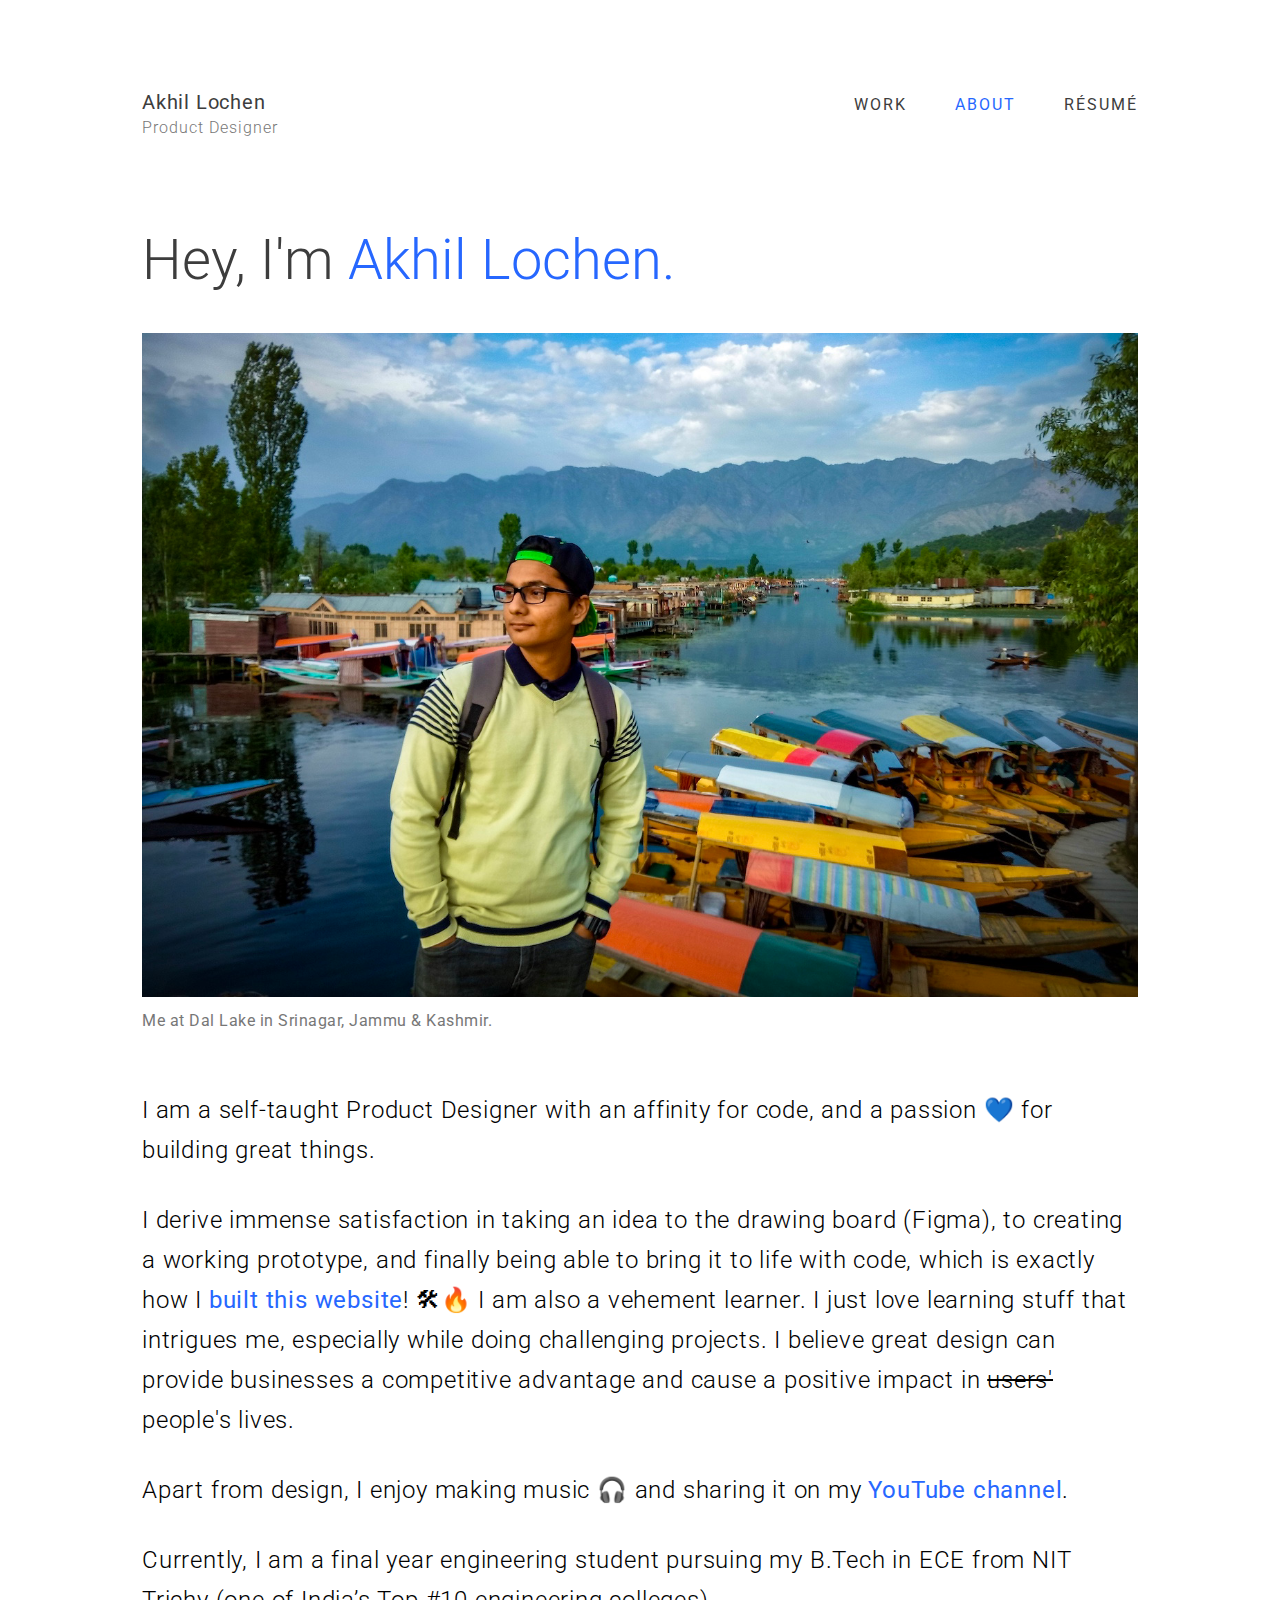
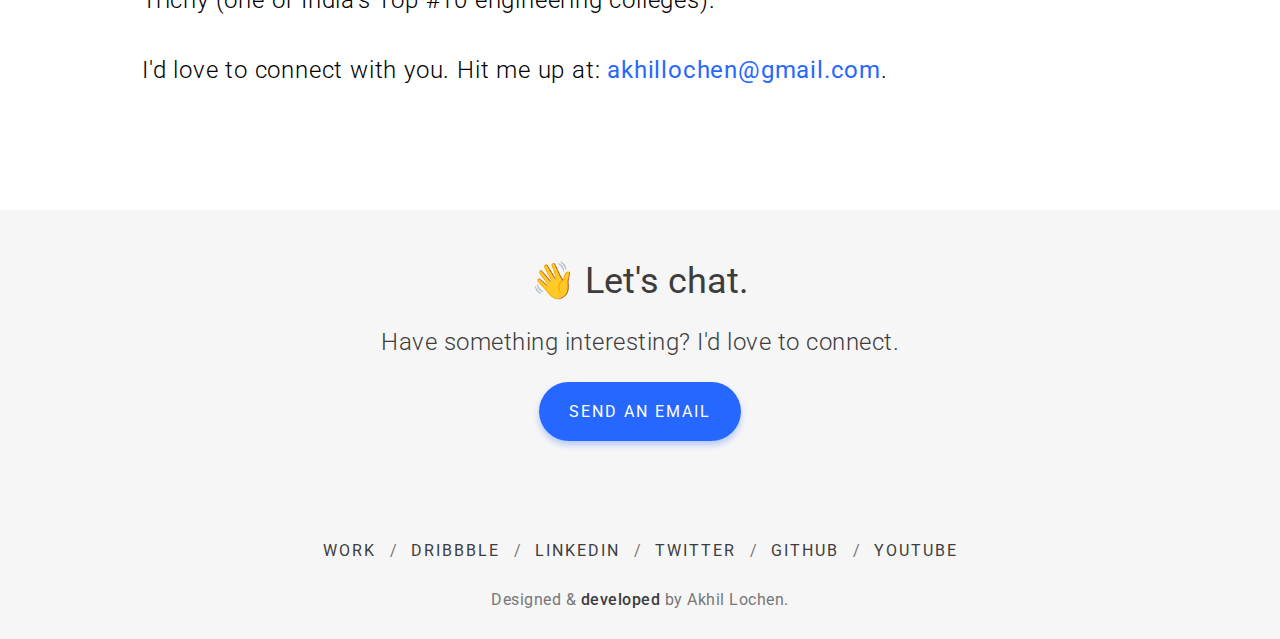
==== about.html @ 66c75b4b "Initial commit" ====
<!DOCTYPE html>
<html lang="en">

<head>
  <script async src="https://www.googletagmanager.com/gtag/js?id=G-N292E61CL1"></script>
  <script>
    window.dataLayer = window.dataLayer || [];
    function gtag() { dataLayer.push(arguments); }
    gtag('js', new Date());
    gtag('config', 'G-N292E61CL1');
  </script>
  <meta charset="UTF-8">
  <meta name="description" content="Akhil Lochen Portfolio" />
  <meta name="title" property="og:title" content="Akhil Lochen" />
  <meta property="og:type" content="Portfolio" />
  <meta name="image" property="og:image" content="./images/og-img-akhil-lochen-portfolio.jpg" />
  <meta name="description" property="og:description" content="Akhil Lochen Portfolio" />
  <meta name="author" content="Akhil Lochen" />
  <meta name="viewport" content="width=device-width, initial-scale=1.0">
  <title>About - Akhil Lochen</title>
  <link rel="icon" type="image/png" href="./images/icon-akhil-logo.png">
  <link rel="stylesheet" href="styles.css">
</head>

<body>
  <nav>
    <div>
      <a href="index.html" class="brand">Akhil Lochen</a>
      <p class="brand-desc">Product Designer</p>
    </div>
    <img src="./images/menu.svg" alt="" class="ham">
    <div>
      <ul class="all-caps-16-px" id="navs">
        <li>
          <a href="./index.html" id="work-link" class="fancy-a">WORK</a>
        </li>
        <li>
          <a href="./about.html" class="fancy-a highlighted">ABOUT</a>
        </li>
        <li>
          <a href="https://drive.google.com/open?id=1reUtJAq7iz3k2XH_NZJFB_BNRAV89VYY" target="_blank"
            rel="noopener noreferrer" class="fancy-a">RÉSUMÉ</a>
        </li>
      </ul>
    </div>
  </nav>
  <!-- <div id="intern-cta">
    <div class="cta-caption user-select-none">
      Available for new projects
    </div>
    <a href="mailto:akhillochen@gmail.com" target="_blank" rel="noopener noreferrer"
      class="intern-cta-button all-caps-16-px user-select-none">💌 HIRE ME</a>
  </div> -->
  <div class="about-me-content">
    <h1 class="about-me-name">Hey, I'm <mark class="name">Akhil&nbsp;Lochen.</mark></h1>
    <figure>
      <img src="./images/img-akhil-lochen-2.jpeg" alt="Trulli" style="width:100%">
      <figcaption>Me at Dal Lake in Srinagar, Jammu & Kashmir.</figcaption>
    </figure>
    <p class="p1">I am a self-taught Product Designer with an affinity for code, and a passion 💙 for building great
      things.</p>
    <p class="p2">I derive immense satisfaction in taking an idea to the drawing board (Figma), to creating a working prototype,
      and finally being able to bring it to life with code, which is exactly how I <a
      href="https://github.com/akhillochen/product-design-portfolio" target="_blank" rel="noopener noreferrer"
      class="fancy-a">built this website</a>! 🛠🔥 I am also a
      vehement learner. I just love learning stuff that intrigues me, especially while doing challenging projects. I believe great design can provide businesses a competitive advantage and cause a positive impact in <mark class="users">users'</mark> people's lives.</p>
    <p class="p3">Apart from design, I enjoy making music 🎧 and sharing it on my <a
        href="https://www.youtube.com/channel/UCSUV_YG21xg3sweRfzR6cZQ" target="_blank" rel="noopener noreferrer"
        class="fancy-a">YouTube channel</a>.</p>
    <p class="p4">Currently, I am a final year engineering student pursuing my B.Tech in ECE from NIT Trichy (one of India’s Top #10 engineering colleges).</p>
    <p class="p4">I'd love to connect with you. Hit me up at: <a href="mailto:akhillochen@gmail.com" target="_blank" rel="noopener noreferrer"
      class="fancy-a">akhillochen@gmail.com</a>.</p>
  </div>
  <footer>
    <h3 class="lets-chat">👋 Let's chat.</h3>
    <p class="case-study-description">Have something interesting? I'd love to connect.</p>
    <a href="mailto:akhillochen@gmail.com" target="_blank" rel="noopener noreferrer"
      class="case-study-read-button all-caps-16-px big-size user-select-none">SEND AN EMAIL</a>
    <div class="footer-social-links">
      <a href="./index.html" class="all-caps-16-px fancy-a">WORK</a>
      <span class="social-links-divider">/</span>
      <a href="https://dribbble.com/akhillochen" class="all-caps-16-px fancy-a">DRIBBBLE</a>
      <span class="social-links-divider">/</span>
      <a href="https://www.linkedin.com/in/akhillochen/" target="_blank" rel="noopener noreferrer"
        class="all-caps-16-px fancy-a">LINKEDIN</a>
      <span class="social-links-divider">/</span>
      <a href="https://twitter.com/akhillochen" target="_blank" rel="noopener noreferrer"
        class="all-caps-16-px fancy-a">TWITTER</a>
      <span class="social-links-divider">/</span>
      <a href="https://github.com/akhillochen" target="_blank" rel="noopener noreferrer"
        class="all-caps-16-px fancy-a">GITHUB</a>
      <span class="social-links-divider">/</span>
      <a href="https://www.youtube.com/channel/UCSUV_YG21xg3sweRfzR6cZQ" target="_blank" rel="noopener noreferrer"
        class="all-caps-16-px fancy-a">YOUTUBE</a>
    </div>
    <p class="footer-copyright user-select-none">Designed & <a
        href="https://github.com/akhillochen/product-design-portfolio" target="_blank" rel="noopener noreferrer"
        class="fancy-a" style="font-weight: 500;">developed</a> by Akhil Lochen.</p>
  </footer>
  <script src="about.js"></script>
  <script src="app.js"></script>
</body>

</html>
---- styles.css ----
@import url('https://fonts.googleapis.com/css2?family=Roboto:wght@300;400;500;700&display=swap');
* {
  margin: 0;
  padding: 0;
  box-sizing: border-box;
  font-family: 'Roboto', -apple-system, BlinkMacSystemFont, 'Segoe UI', Roboto, Oxygen, Ubuntu, Cantarell, 'Open Sans', 'Helvetica Neue', sans-serif;
}

::selection {
  color: whitesmoke;
  background: #2667FF;
}

.all-caps-16-px {
  font-size: 16px;
  font-weight: 400;
  letter-spacing: 2px;
}

.user-select-none {
  -webkit-touch-callout: none;
  -webkit-user-select: none;
  -khtml-user-select: none;
  -moz-user-select: none;
  -ms-user-select: none;
  user-select: none;
}

body {
  align-content: center;
}

.body::after {
  z-index: 3;
  content: "";
  position: absolute;
  background-color: #2667ff;
  top: 0;
  left: 0;
  width: 100vw;
  height: 101vh;
  transform-origin: right;
  transform: scaleX(0);
  animation: slide-animation 2s cubic-bezier(1, .01, .22, 1.04) both;
  animation-delay: 0.4s;
}

@keyframes slide-animation {
  0% {
    transform-origin: left;
    transform: scaleX(0);
  }
  30% {
    transform-origin: left;
    transform: scaleX(1);
  }
  99% {
    transform: translateX(100%);
  }
  100% {
    visibility: none;
  }
}

nav {
  max-width: 1156px;
  margin: 10vh 142px 10vh 142px;
  display: flex;
  flex-direction: row;
  justify-content: space-between;
}

a {
  text-decoration: none;
}

.fancy-a {
  color: #3d3d3d;
  position: relative;
}

.fancy-a::after {
  content: "";
  position: absolute;
  left: 0;
  bottom: -20%;
  width: 100%;
  height: 2px;
  background-color: #2667ff;
  transform: scaleX(0);
  transform-origin: right;
  transition: transform 0.6s cubic-bezier(0.22, 0.61, 0.36, 1);
}

.fancy-a:hover::after {
  transform: scaleX(1);
  transform-origin: left;
}

.brand {
  width: fit-content;
  color: #3d3d3d;
  font-size: 20px;
  font-weight: 400;
  letter-spacing: 0.8px;
  clip-path: inset(0 0 0 0);
}

.brand:hover, .brand-about:hover {
  transition: 0.3s;
  color: #2667FF;
}

.brand-desc {
  padding-top: 4px;
  color: #777777;
  letter-spacing: 1px;
  font-weight: 300;
}

.ham {
  display: none;
  cursor: pointer;
  position: absolute;
  top: 8vh;
  right: 16px;
  margin: 10px;
  width: 24px;
  height: 24px;
}

#navs {
  margin-top: 5px;
  display: flex;
  flex-direction: row;
  list-style: none;
}

.highlighted {
  color: #2667FF;
}

#navs li:not(:last-child) {
  margin-right: 48px;
}

.hero {
  margin: 0 142px 120px 142px;
}

@keyframes fadein {
  from {
    opacity: 0;
  }
  to {
    opacity: 1;
  }
  0% {
    transform: translateY(60px);
  }
  100% {
    transform: translateY(0);
  }
}

.hero-text {
  max-width: 1156px;
  margin-bottom: 8vh;
  font-size: 72px;
  font-weight: 300;
  letter-spacing: -0.5px;
  line-height: 120px;
  color: #3d3d3d;
  animation: fadein 1s;
}

.digital-experiences {
  color: #2667ff;
  background-color: #ffffff;
}

.scroll-down-arrow {
  text-align: center;
  pointer-events: none;
  opacity: 0.4;
}

#intern-cta {
  padding-left: 24px;
  float: left;
  display: flex;
  position: fixed;
  z-index: 2;
  left: 142px;
  bottom: 30px;
  flex-direction: row;
  align-items: center;
  background-color: white;
  box-shadow: 0px 2px 20px #00000030;
  border-radius: 50px;
}

.cta-caption {
  margin-right: 15px;
  font-weight: 400;
  color: #3d3d3d;
  letter-spacing: 0.5px;
}

.cta-caption::before {
  content: '';
  display: inline-block;
  margin-right: 8px;
  width: 11px;
  height: 11px;
  opacity: 0;
  border-radius: 7.5px;
  background-color: #2667FF;
  animation: emphasize 1.6s ease-out infinite;
}

@keyframes emphasize {
  0%, 100% {
    opacity: 0.2;
  }
  50% {
    opacity: 1;
  }
}

.intern-cta-button {
  display: flex;
  flex-direction: row;
  align-items: center;
  padding: 20px;
  color: white;
  background-color: #2667FF;
  border-radius: 0px 50px 50px 0px;
}

.intern-cta-button:hover {
  transition: 100ms ease-in-out;
  background-color: #4c7ef1;
  box-shadow: 0px 8px 20px #2667FF45;
}

.intern-cta-button:active {
  transition: 50ms ease-in-out;
  background-color: #1f5ae2;
  box-shadow: 0px 1px 2px #2667FF60;
}

.selected-work {
  text-align: center;
  color: #2667ff;
}

.case-study {
  z-index: 0;
  max-width: 1440px;
  margin-bottom: 40px;
  padding-top: 100px;
  display: flex;
  flex-direction: row;
  justify-content: space-between;
  transition: 0.8s all ease-in-out;
}

.second {
  z-index: 0;
  background-color: white;
}

.third {
  z-index: 0;
  padding-bottom: 20px;
}

.disappear {
  opacity: 0;
  transform: translateY(20px);
}

.appear {
  opacity: 1;
  transform: translateY(0);
}

.case-study-text {
  z-index: 0;
  margin: 100px 0 0 142px;
  max-width: 50%;
}

.case-study-company-year {
  z-index: 0;
  margin-bottom: 24px;
  color: #777777;
}

.case-study-title {
  z-index: 0;
  margin-bottom: 30px;
  font-size: 48px;
  font-weight: 400;
  color: #3d3d3d;
}

.case-study-description {
  z-index: 0;
  margin-bottom: 40px;
  font-size: 24px;
  font-weight: 300;
  line-height: 40px;
  letter-spacing: 0.5px;
  color: #3d3d3d;
}

.case-study-read-button {
  z-index: 0;
  padding: 12px 20px 12px 20px;
  background-color: #2667FF;
  color: white;
  border-radius: 24px;
  box-shadow: 0px 4px 6px #2667FF50;
}

.case-study-read-button:hover {
  transition: 100ms ease-in-out;
  background-color: #4c7ef1;
  box-shadow: 0px 8px 20px #2667FF45;
}

.case-study-read-button:active {
  transition: 50ms ease-in-out;
  background-color: #1f5ae2;
  box-shadow: 0px 1px 2px #2667FF60;
}

.case-study-image {
  object-fit: contain;
  pointer-events: none;
}

.more-margin {
  margin-top: 150px;
}

footer {
  z-index: 3;
  margin-top: 120px;
  padding: 30px 0;
  text-align: center;
  background-color: #f6f6f6;
}

.lets-chat {
  padding: 20px 0;
  font-size: 36px;
  font-weight: 400;
  color: #3d3d3d;
}

.big-size {
  padding: 20px 30px 20px 30px;
  border-radius: 30px;
}

.footer-social-links {
  margin-top: 120px;
}

.social-links-divider {
  margin: 0 10px;
  color: #777777;
}

.footer-copyright {
  margin-top: 30px;
  font-size: 16px;
  letter-spacing: 0.5px;
  color: #777777;
}

.about-me-content {
  max-width: 1152px;
  margin: 0 142px;
  position: relative;
  align-items: flex-start;
  animation: fadein 1s;
}

.about-me-name {
  margin-bottom: 40px;
  font-size: 56px;
  font-weight: 300;
  color: #3d3d3d;
  position: relative;
}

.name {
  color: #2667FF;
  background-color: white;
}

.about-me-content p {
  margin-bottom: 30px;
  font-size: 24px;
  font-weight: 300;
  letter-spacing: 0.8px;
  line-height: 40px;
}

.p1 {
  animation: fadein 1s;
}

.p2 {
  animation: fadein 1.6s;
}

.p3 {
  animation: fadein 1.8s;
}

.p4 {
  animation: fadein 2s;
}

.about-me-content a {
  color: #2667FF;
  font-weight: 400;
}

.users {
  text-decoration: line-through;
  background-color: white;
}

figure {
  animation: fadein 1s;
  margin: 40px 0 60px 0;
  clip-path: inset(0 0 0 0);
}

figure img {
  width: 40%px;
}

figure::after {
  content: "";
  position: absolute;
  background-color: #2667ff;
  top: 0;
  left: 0;
  width: 100vw;
  height: 100vh;
  transform-origin: right;
  transform: scaleX(0);
  animation: slide-animation 2s cubic-bezier(1, .01, .22, 1.04) both;
  animation-delay: 0.4s;
}

figcaption {
  margin-top: 10px;
  font-size: 16px;
  letter-spacing: 0.5px;
  color: #777777;
}

@media (min-width: 1500px) {
  .hero-text, nav, .case-study, .about-me-content {
    margin-right: auto;
    margin-left: auto;
  }
  .hero-text {
    font-size: 96px;
    line-height: 150px;
  }
  .about-me-name {
    font-size: 80px;
  }
  .brand {
    font-size: 32px;
  }
  .all-caps-16-px {
    font-size: 20px;
    letter-spacing: 3px;
  }
  .case-study {
    margin-bottom: 80px;
  }
  .case-study-title {
    font-size: 64px;
    line-height: 80px;
  }
  .case-study-description {
    margin-bottom: 56px;
    font-size: 30px;
    font-weight: 300;
    line-height: 48px;
    letter-spacing: 1px;
  }
  .about-me-content p {
    font-size: 30px;
    line-height: 50px;
  }
  .lets-chat {
    font-size: 48px;
  }
  .footer-copyright {
    font-size: 20px;
  }
}

@media (max-width: 1318px) {
  .hero-text {
    font-size: 64px;
  }
  .second {
    background-color: transparent;
  }
}

@media (max-width: 1201px) {
  .hero {
    margin: 0 60px 120px 60px;
  }
  #intern-cta {
    left: 60px;
  }
  nav {
    margin: 10vh 60px 8vh 60px;
  }
  .about-me-content {
    margin: 0 60px;
  }
  .selected-work {
    margin-bottom: 40px;
  }
  .case-study {
    padding-top: 0px;
  }
  .case-study-text {
    margin-left: 60px;
    width: 100%;
  }
  .case-study-image {
    width: 50%;
  }
}

@media (max-width: 736px) {
  .hero {
    margin: 0 16px 100px 16px;
  }
  #intern-cta {
    bottom: 10px;
    left: 8px;
  }
  .cta-caption::before {
    margin-right: 4px;
  }
  .intern-cta-button {
    padding: 20px 20px 20px 10px;
  }
  nav {
    margin: 10vh 16px 10vh 16px;
  }
  .about-me-content {
    margin-right: 16px;
    margin-left: 16px;
  }
  .brand {
    font-size: 20px;
  }
  .hero-text, .about-me-name {
    font-size: 36px;
    line-height: 60px;
  }
  .about-me-name {
    margin-bottom: 20px;
  }
  .selected-work {
    margin-bottom: 0px;
  }
  .case-study {
    margin-bottom: 0px;
    padding-top: 20px;
    flex-direction: column;
  }
  .case-study-image {
    display: none;
  }
  .case-study-text {
    margin-right: 16px;
    order: 2;
    margin-left: 16px;
    max-width: 90%;
  }
  .more-margin {
    margin-top: 0;
  }
  .case-study-title {
    font-size: 36px;
  }
  .case-study-description {
    font-size: 20px;
    line-height: 30px;
  }
  .about-me-content p {
    font-size: 20px;
    line-height: 40px;
  }
  .second {
    padding-top: 120px;
  }
  .all-caps-16-px {
    font-size: 14px;
  }
  figure {
    margin: 20px 0;
  }
  #navs {
    display: flex;
  }
}

@media (max-width: 560px) {
  .selected-work {
    margin-bottom: -20px;
  }
  .lets-chat-desc, .footer-social-links {
    margin-right: 16px;
    margin-left: 16px;
  }
  .footer-social-links {
    line-height: 40px;
  }
  .all-caps-16-px {
    font-size: 14px;
  }
  .ham {
    display: block;
  }
  #navs {
    flex-direction: column;
    display: none;
  }
  #navs li {
    margin-top: 20px;
  }
  nav {
    display: flex;
    flex-direction: column;
    justify-content: space-between;
  }
}

@media (max-width: 375px) {
  #intern-cta {
    font-size: 13px;
    padding-left: 11px;
  }
  .cta-caption {
    margin-right: 6px;
  }
  .intern-cta-button {
    padding: 20px 10px;
  }
}
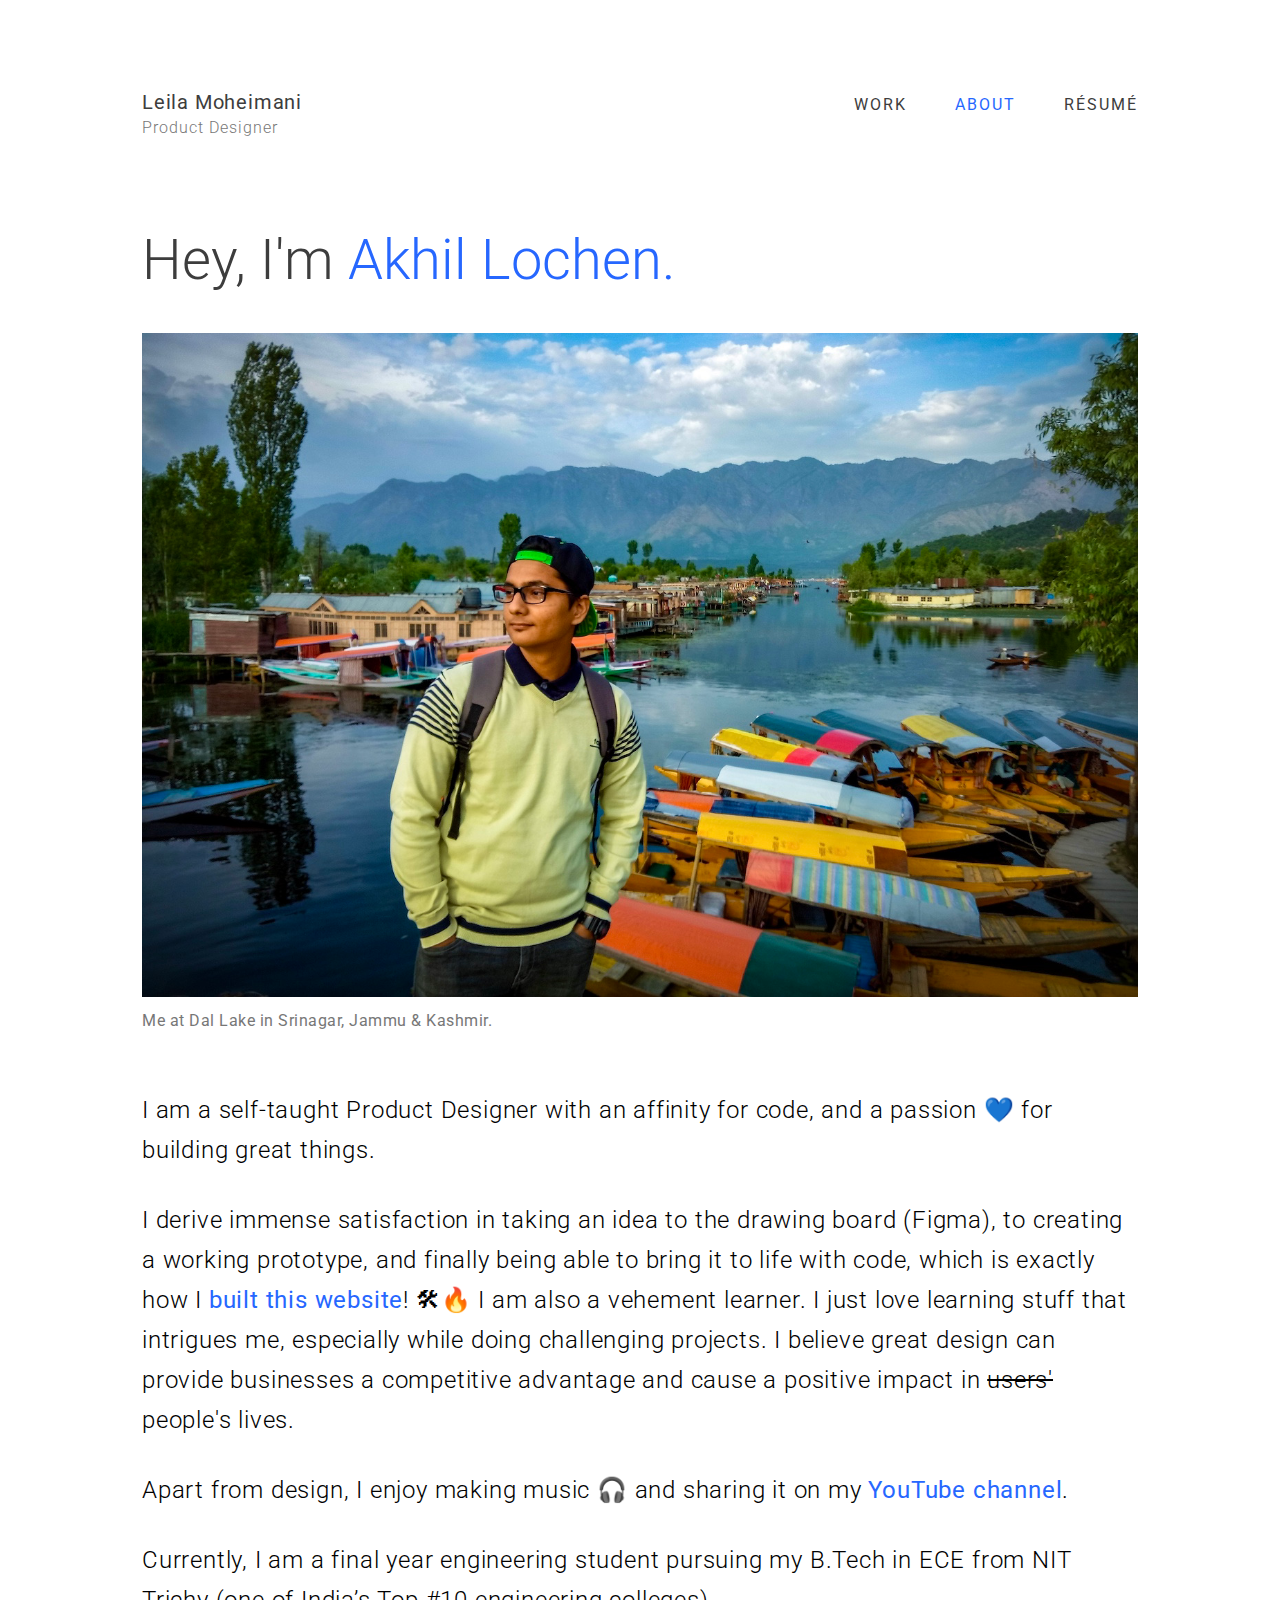
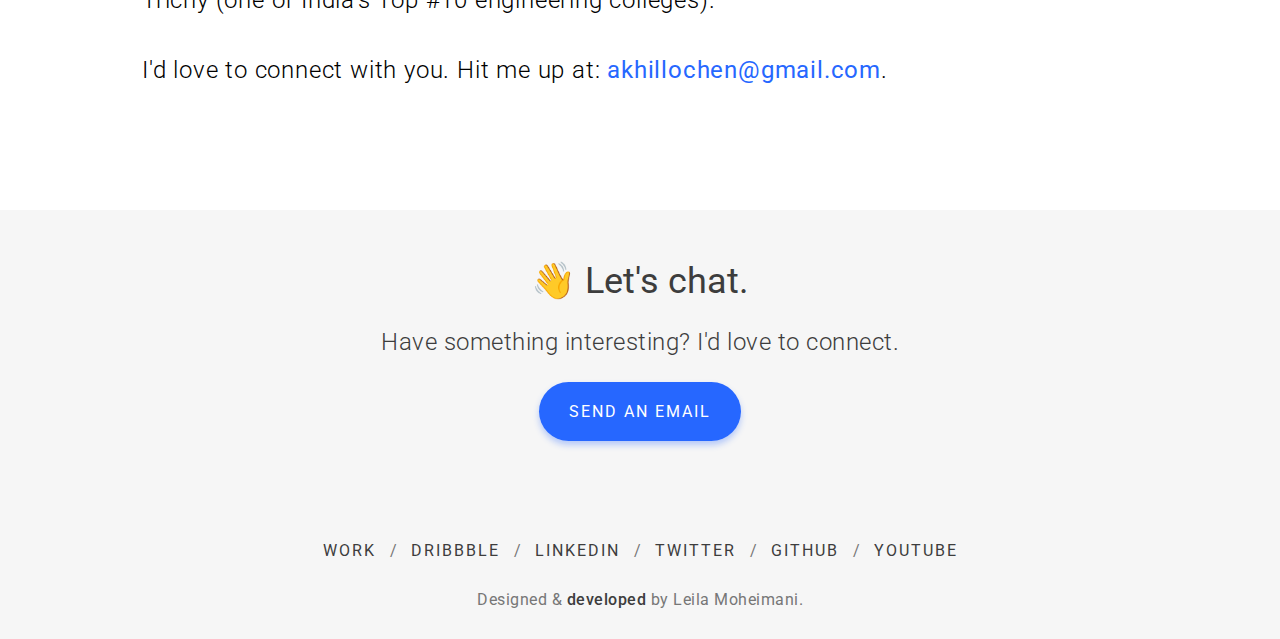
==== commit 199e85b4: "feat: Change name" ====
--- a/about.html
+++ b/about.html
@@ -10,14 +10,14 @@
     gtag('config', 'G-N292E61CL1');
   </script>
   <meta charset="UTF-8">
-  <meta name="description" content="Akhil Lochen Portfolio" />
-  <meta name="title" property="og:title" content="Akhil Lochen" />
+  <meta name="description" content="Leila Moheimani Portfolio" />
+  <meta name="title" property="og:title" content="Leila Moheimani" />
   <meta property="og:type" content="Portfolio" />
   <meta name="image" property="og:image" content="./images/og-img-akhil-lochen-portfolio.jpg" />
-  <meta name="description" property="og:description" content="Akhil Lochen Portfolio" />
-  <meta name="author" content="Akhil Lochen" />
+  <meta name="description" property="og:description" content="Leila Moheimani Portfolio" />
+  <meta name="author" content="Leila Moheimani" />
   <meta name="viewport" content="width=device-width, initial-scale=1.0">
-  <title>About - Akhil Lochen</title>
+  <title>About - Leila Moheimani</title>
   <link rel="icon" type="image/png" href="./images/icon-akhil-logo.png">
   <link rel="stylesheet" href="styles.css">
 </head>
@@ -25,7 +25,7 @@
 <body>
   <nav>
     <div>
-      <a href="index.html" class="brand">Akhil Lochen</a>
+      <a href="index.html" class="brand">Leila Moheimani</a>
       <p class="brand-desc">Product Designer</p>
     </div>
     <img src="./images/menu.svg" alt="" class="ham">
@@ -95,7 +95,7 @@
     </div>
     <p class="footer-copyright user-select-none">Designed & <a
         href="https://github.com/akhillochen/product-design-portfolio" target="_blank" rel="noopener noreferrer"
-        class="fancy-a" style="font-weight: 500;">developed</a> by Akhil Lochen.</p>
+        class="fancy-a" style="font-weight: 500;">developed</a> by Leila Moheimani.</p>
   </footer>
   <script src="about.js"></script>
   <script src="app.js"></script>
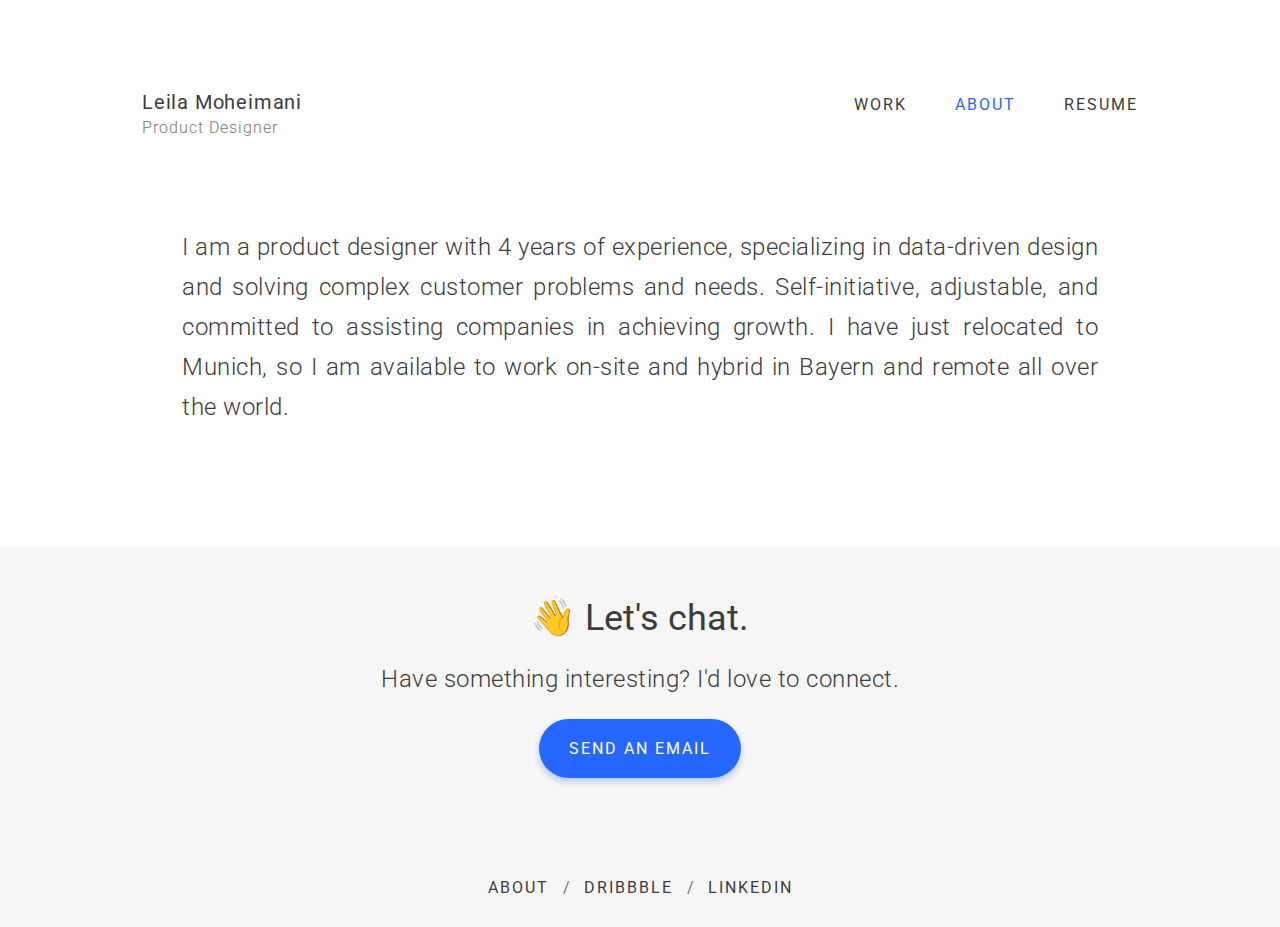
==== commit 940f597a: "feat: add about and case studies" ====
--- a/about.html
+++ b/about.html
@@ -1,104 +1,153 @@
 <!DOCTYPE html>
 <html lang="en">
-
-<head>
-  <script async src="https://www.googletagmanager.com/gtag/js?id=G-N292E61CL1"></script>
-  <script>
+  <head>
+    <!-- <script async src="https://www.googletagmanager.com/gtag/js?id=G-N292E61CL1"></script> -->
+    <!-- <script>
     window.dataLayer = window.dataLayer || [];
     function gtag() { dataLayer.push(arguments); }
     gtag('js', new Date());
     gtag('config', 'G-N292E61CL1');
-  </script>
-  <meta charset="UTF-8">
-  <meta name="description" content="Leila Moheimani Portfolio" />
-  <meta name="title" property="og:title" content="Leila Moheimani" />
-  <meta property="og:type" content="Portfolio" />
-  <meta name="image" property="og:image" content="./images/og-img-akhil-lochen-portfolio.jpg" />
-  <meta name="description" property="og:description" content="Leila Moheimani Portfolio" />
-  <meta name="author" content="Leila Moheimani" />
-  <meta name="viewport" content="width=device-width, initial-scale=1.0">
-  <title>About - Leila Moheimani</title>
-  <link rel="icon" type="image/png" href="./images/icon-akhil-logo.png">
-  <link rel="stylesheet" href="styles.css">
-</head>
+  </script> -->
+    <meta charset="UTF-8" />
+    <meta name="description" content="Leila Moheimani Portfolio" />
+    <meta name="title" property="og:title" content="Leila Moheimani" />
+    <meta property="og:type" content="Portfolio" />
+    <meta
+      name="image"
+      property="og:image"
+      content="./images/og-img-akhil-lochen-portfolio.jpg"
+    />
+    <meta
+      name="description"
+      property="og:description"
+      content="Leila Moheimani Portfolio"
+    />
+    <meta name="author" content="Leila Moheimani" />
+    <meta name="viewport" content="width=device-width, initial-scale=1.0" />
+    <title>Leila Moheimani — Product Designer</title>
+    <link rel="icon" type="image/png" href="./images/icon-akhil-logo.jpg" />
+    <link rel="stylesheet" href="styles.css" />
+  </head>
 
-<body>
-  <nav>
-    <div>
-      <a href="index.html" class="brand">Leila Moheimani</a>
-      <p class="brand-desc">Product Designer</p>
+  <body class="body">
+    <nav>
+      <div>
+        <a href="index.html" class="brand">Leila Moheimani</a>
+        <p class="brand-desc">Product Designer</p>
+      </div>
+      <img src="./images/menu.svg" alt="" class="ham" />
+      <div>
+        <ul class="all-caps-16-px" id="navs">
+          <li>
+            <a href="./index.html" id="work-link" class="fancy-a">WORK</a>
+          </li>
+          <li>
+            <a href="./about.html" class="fancy-a highlighted">ABOUT</a>
+          </li>
+          <li>
+            <a
+              href="https://drive.google.com/file/d/1LhRhHOm-ZEmyCmUBdAojzq3lWYaZxjUD/view?usp=sharing"
+              target="_blank"
+              rel="noopener noreferrer"
+              class="fancy-a"
+              >RESUME</a
+            >
+          </li>
+        </ul>
+      </div>
+    </nav>
+    <div class="case-study-description" style="margin: 0 182px; text-align: justify;">
+      I am a product designer with 4 years of experience, specializing in
+      data-driven design and solving complex customer problems and needs.
+      Self-initiative, adjustable, and committed to assisting companies in
+      achieving growth. I have just relocated to Munich, so I am available to
+      work on-site and hybrid in Bayern and remote all over the world.
     </div>
-    <img src="./images/menu.svg" alt="" class="ham">
-    <div>
-      <ul class="all-caps-16-px" id="navs">
-        <li>
-          <a href="./index.html" id="work-link" class="fancy-a">WORK</a>
-        </li>
-        <li>
-          <a href="./about.html" class="fancy-a highlighted">ABOUT</a>
-        </li>
-        <li>
-          <a href="https://drive.google.com/open?id=1reUtJAq7iz3k2XH_NZJFB_BNRAV89VYY" target="_blank"
-            rel="noopener noreferrer" class="fancy-a">RÉSUMÉ</a>
-        </li>
-      </ul>
-    </div>
-  </nav>
-  <!-- <div id="intern-cta">
-    <div class="cta-caption user-select-none">
-      Available for new projects
-    </div>
+    <!-- <div id="intern-cta">
+    <div class="cta-caption user-select-none">Available for new projects</div>
     <a href="mailto:akhillochen@gmail.com" target="_blank" rel="noopener noreferrer"
       class="intern-cta-button all-caps-16-px user-select-none">💌 HIRE ME</a>
   </div> -->
-  <div class="about-me-content">
-    <h1 class="about-me-name">Hey, I'm <mark class="name">Akhil&nbsp;Lochen.</mark></h1>
-    <figure>
-      <img src="./images/img-akhil-lochen-2.jpeg" alt="Trulli" style="width:100%">
-      <figcaption>Me at Dal Lake in Srinagar, Jammu & Kashmir.</figcaption>
-    </figure>
-    <p class="p1">I am a self-taught Product Designer with an affinity for code, and a passion 💙 for building great
-      things.</p>
-    <p class="p2">I derive immense satisfaction in taking an idea to the drawing board (Figma), to creating a working prototype,
-      and finally being able to bring it to life with code, which is exactly how I <a
-      href="https://github.com/akhillochen/product-design-portfolio" target="_blank" rel="noopener noreferrer"
-      class="fancy-a">built this website</a>! 🛠🔥 I am also a
-      vehement learner. I just love learning stuff that intrigues me, especially while doing challenging projects. I believe great design can provide businesses a competitive advantage and cause a positive impact in <mark class="users">users'</mark> people's lives.</p>
-    <p class="p3">Apart from design, I enjoy making music 🎧 and sharing it on my <a
-        href="https://www.youtube.com/channel/UCSUV_YG21xg3sweRfzR6cZQ" target="_blank" rel="noopener noreferrer"
-        class="fancy-a">YouTube channel</a>.</p>
-    <p class="p4">Currently, I am a final year engineering student pursuing my B.Tech in ECE from NIT Trichy (one of India’s Top #10 engineering colleges).</p>
-    <p class="p4">I'd love to connect with you. Hit me up at: <a href="mailto:akhillochen@gmail.com" target="_blank" rel="noopener noreferrer"
-      class="fancy-a">akhillochen@gmail.com</a>.</p>
-  </div>
-  <footer>
-    <h3 class="lets-chat">👋 Let's chat.</h3>
-    <p class="case-study-description">Have something interesting? I'd love to connect.</p>
-    <a href="mailto:akhillochen@gmail.com" target="_blank" rel="noopener noreferrer"
-      class="case-study-read-button all-caps-16-px big-size user-select-none">SEND AN EMAIL</a>
-    <div class="footer-social-links">
-      <a href="./index.html" class="all-caps-16-px fancy-a">WORK</a>
-      <span class="social-links-divider">/</span>
-      <a href="https://dribbble.com/akhillochen" class="all-caps-16-px fancy-a">DRIBBBLE</a>
-      <span class="social-links-divider">/</span>
-      <a href="https://www.linkedin.com/in/akhillochen/" target="_blank" rel="noopener noreferrer"
-        class="all-caps-16-px fancy-a">LINKEDIN</a>
-      <span class="social-links-divider">/</span>
-      <a href="https://twitter.com/akhillochen" target="_blank" rel="noopener noreferrer"
-        class="all-caps-16-px fancy-a">TWITTER</a>
-      <span class="social-links-divider">/</span>
-      <a href="https://github.com/akhillochen" target="_blank" rel="noopener noreferrer"
-        class="all-caps-16-px fancy-a">GITHUB</a>
-      <span class="social-links-divider">/</span>
-      <a href="https://www.youtube.com/channel/UCSUV_YG21xg3sweRfzR6cZQ" target="_blank" rel="noopener noreferrer"
-        class="all-caps-16-px fancy-a">YOUTUBE</a>
+    <!-- <div class="selected-work all-caps-16-px user-select-none" id="work-section">SELECTED WORK</div>
+  <a href="https://akhillochen.medium.com/voiceapp-a-community-based-voice-chat-app-cb2309b75c41" target="_blank"
+    rel="noopener noreferrer">
+    <div class="case-study third disappear">
+      <div class="case-study-text">
+        <p class="case-study-company-year all-caps-16-px">UX DESIGN ASSIGNMENT • 2021</p>
+        <h3 class="case-study-title">VoiceApp</h3>
+        <p class="case-study-description">How I designed a voice-chat app for my very first take-home UX Design
+          assignment in just 8 hours!</p>
+        <a href="https://akhillochen.medium.com/voiceapp-a-community-based-voice-chat-app-cb2309b75c41" target="_blank"
+          rel="noopener noreferrer" class="case-study-read-button all-caps-16-px user-select-none">
+          READ
+          <img src="./images/icon-read-arrow.svg" alt="">
+        </a>
+      </div>
+      <img src="./images/img-voiceapp.jpg" alt="" class="case-study-image user-select-none">
     </div>
-    <p class="footer-copyright user-select-none">Designed & <a
-        href="https://github.com/akhillochen/product-design-portfolio" target="_blank" rel="noopener noreferrer"
-        class="fancy-a" style="font-weight: 500;">developed</a> by Leila Moheimani.</p>
-  </footer>
-  <script src="about.js"></script>
-  <script src="app.js"></script>
-</body>
-
+  </a>
+  <a href="https://akhillochen.medium.com/bookings-on-highspace-fb91dfb2811b" target="_blank" rel="noopener noreferrer">
+    <div class="case-study first disappear">
+      <div class="case-study-text">
+        <p class="case-study-company-year all-caps-16-px">HIGHSPACE • FREELANCE • 2020</p>
+        <h3 class="case-study-title">Bookings on Highspace</h3>
+        <p class="case-study-description">Designing the customer-side ‘Bookings’ page for a stealth startup (similar to
+          “Your Orders” page on Amazon.in).</p>
+        <a href="https://akhillochen.medium.com/bookings-on-highspace-fb91dfb2811b" target="_blank"
+          rel="noopener noreferrer" class="case-study-read-button all-caps-16-px user-select-none">
+          READ
+          <img src="./images/icon-read-arrow.svg" alt="">
+        </a>
+      </div>
+      <img src="./images/img-bookings-on-highspace.jpg" alt="" class="case-study-image user-select-none">
+    </div>
+  </a>
+  <a href="https://akhillochen.medium.com/locus-design-system-dbe7ddfc5060" target="_blank" rel="noopener noreferrer">
+    <div class="case-study second disappear">
+      <div class="case-study-text more-margin">
+        <p class="case-study-company-year all-caps-16-px">HIGHSPACE • FREELANCE • 2020</p>
+        <h3 class="case-study-title">Locus: Highspace Design System</h3>
+        <p class="case-study-description">Creating the foundation for a stealth startup’s design system from scratch.
+        </p>
+        <a href="https://akhillochen.medium.com/locus-design-system-dbe7ddfc5060" target="_blank"
+          rel="noopener noreferrer" class="case-study-read-button all-caps-16-px user-select-none">
+          READ
+          <img src="./images/icon-read-arrow.svg" alt="">
+        </a>
+      </div>
+      <img src="./images/img-highspace-design-system.jpg" alt="" class="case-study-image user-select-none">
+    </div>
+  </a> -->
+    <footer>
+      <h3 class="lets-chat">👋 Let's chat.</h3>
+      <p class="case-study-description lets-chat-desc">
+        Have something interesting? I'd love to connect.
+      </p>
+      <a
+        href="mailto:leilamoheimani1999@gmail.com"
+        target="_blank"
+        rel="noopener noreferrer"
+        class="case-study-read-button all-caps-16-px big-size user-select-none"
+        >SEND AN EMAIL</a
+      >
+      <div class="footer-social-links">
+        <a href="./about.html" class="all-caps-16-px fancy-a">ABOUT</a>
+        <span class="social-links-divider">/</span>
+        <a
+          href="https://dribbble.com/LeilaMoheimani"
+          class="all-caps-16-px fancy-a"
+          >DRIBBBLE</a
+        >
+        <span class="social-links-divider">/</span>
+        <a
+          href="https://www.linkedin.com/in/leila-moheimani/"
+          target="_blank"
+          rel="noopener noreferrer"
+          class="all-caps-16-px fancy-a"
+          >LINKEDIN</a
+        >
+      </div>
+    </footer>
+    <script src="app.js"></script>
+  </body>
 </html>
